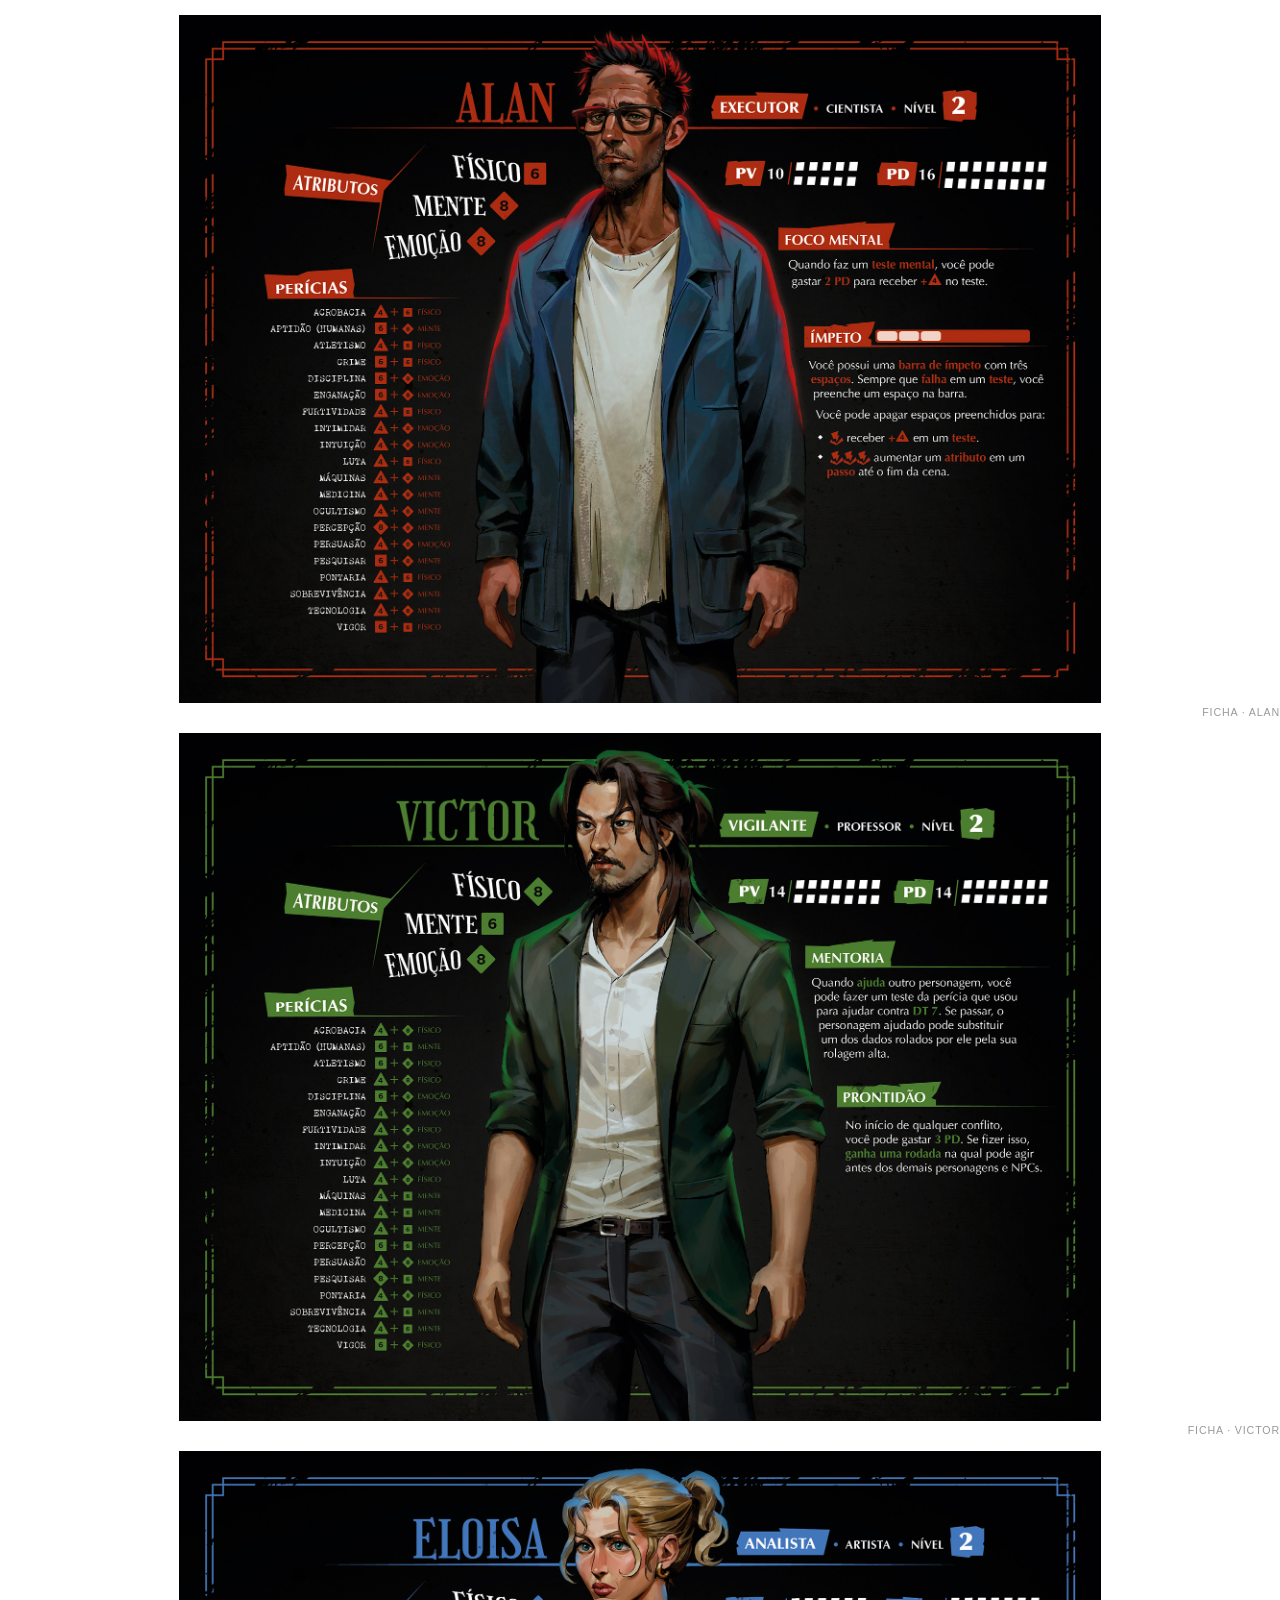
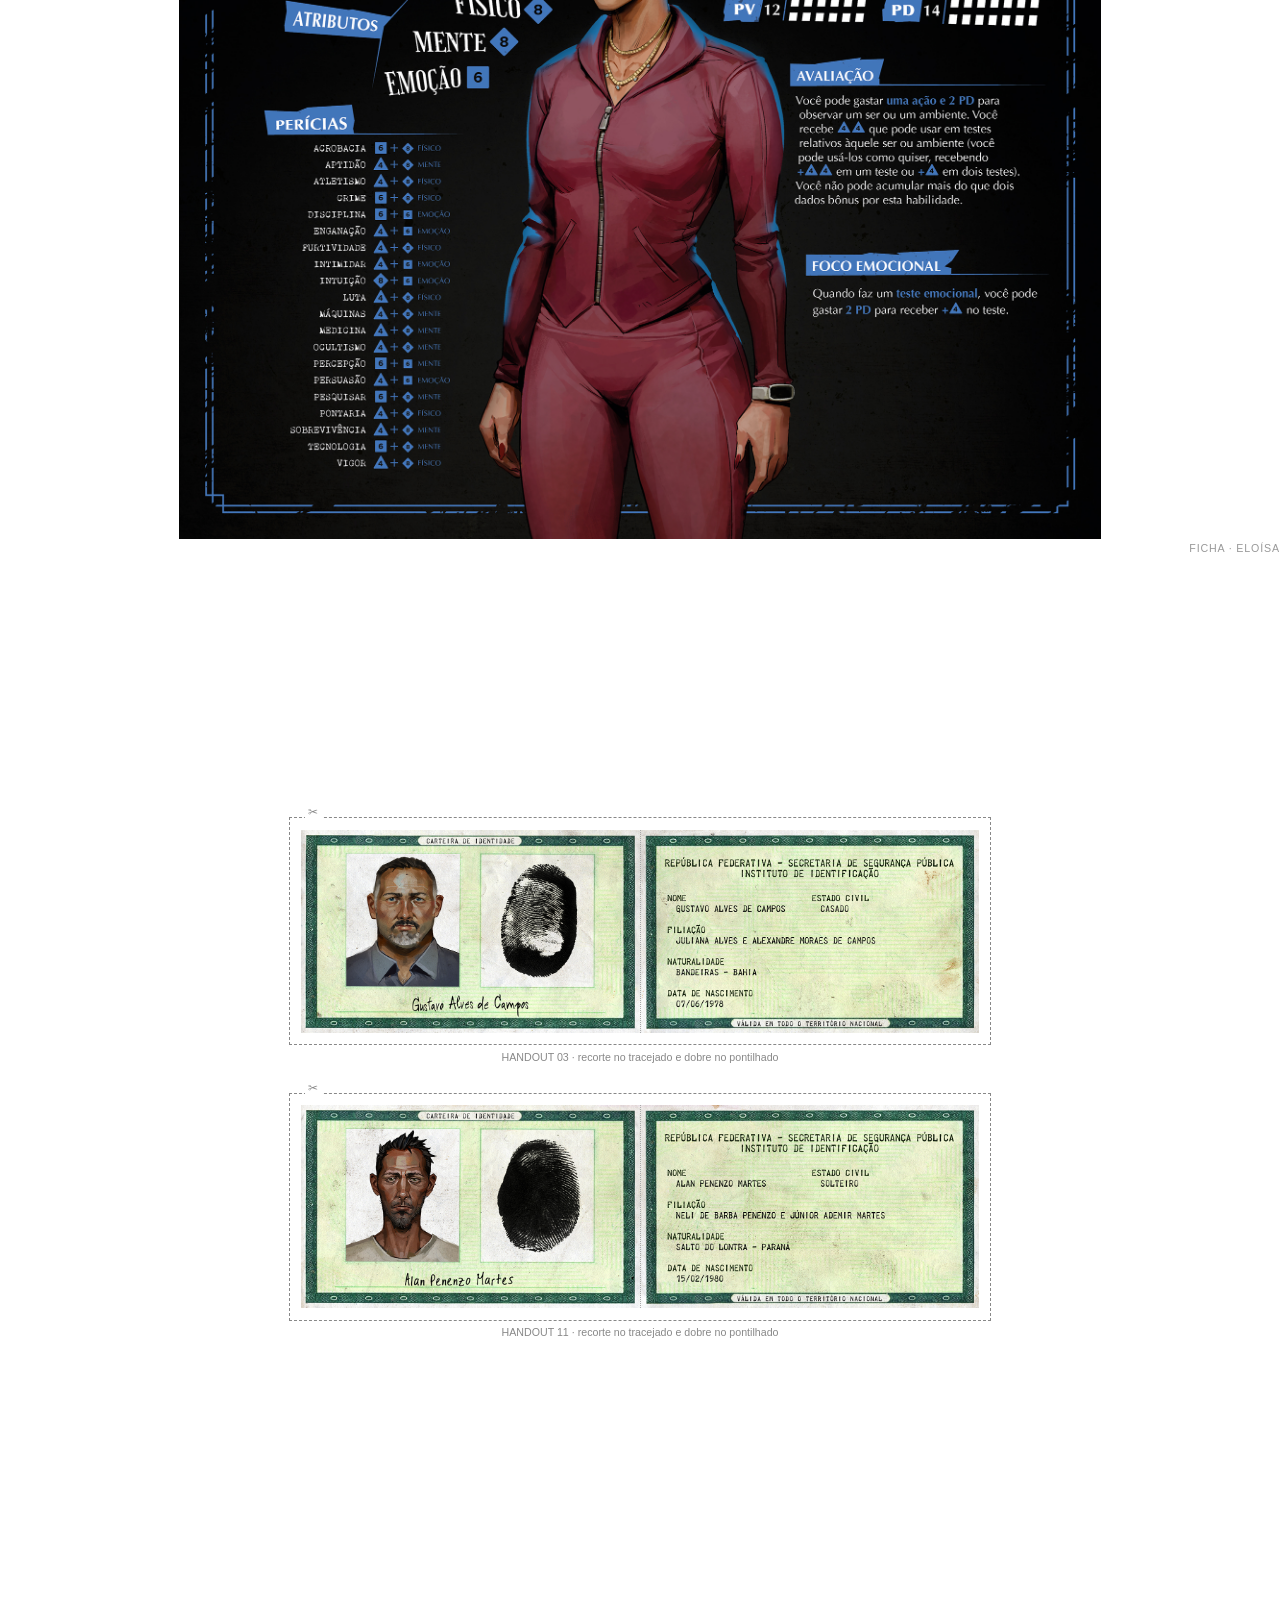
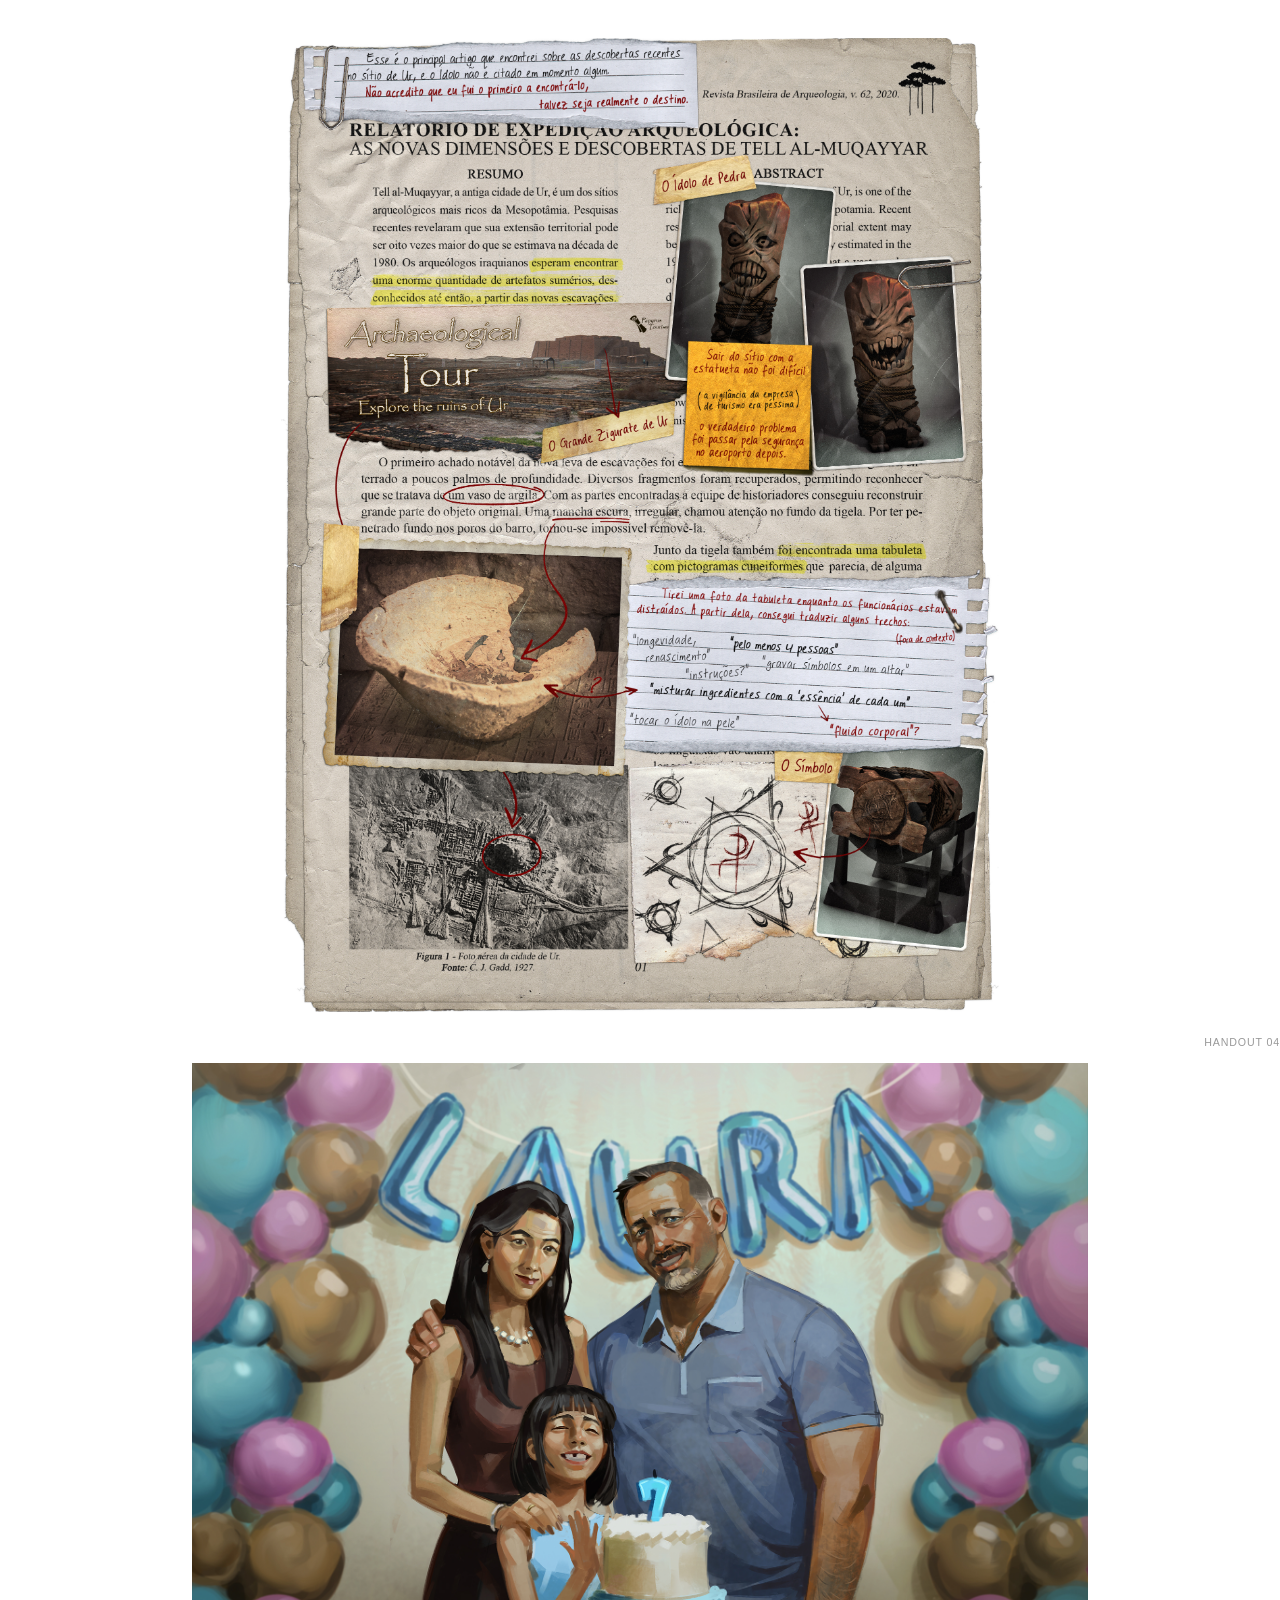
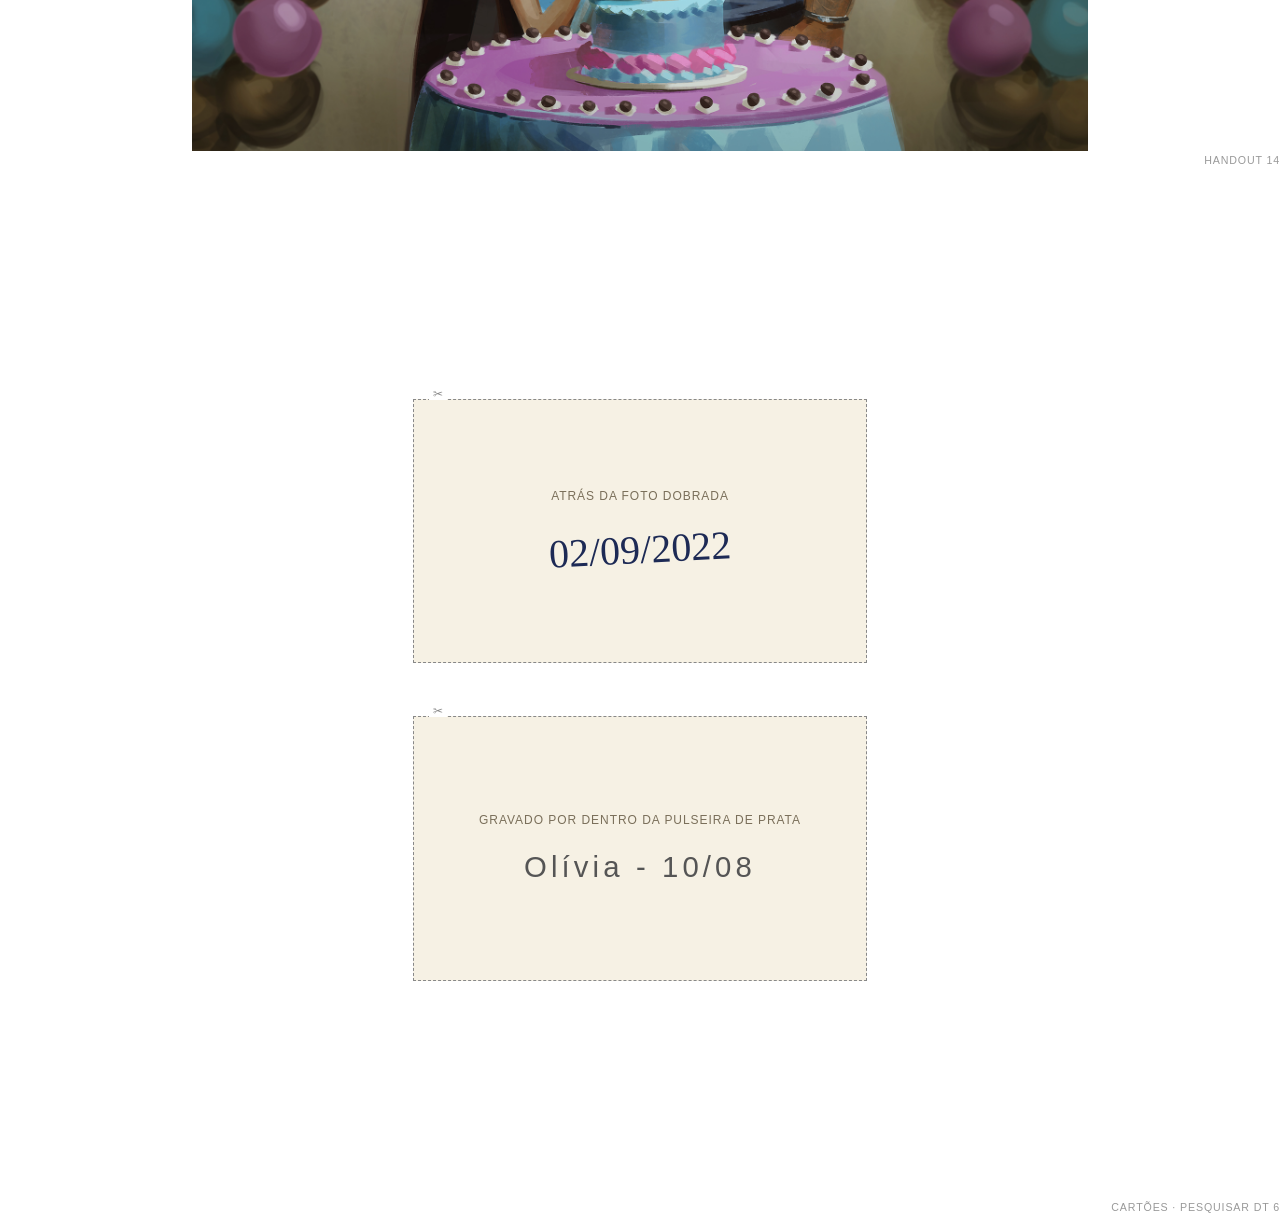
==== impressao/impressao.html @ 0931d0e9 "feat: GM kit for the OP2 playtest Act I (O Idolo de Pedra) Snapshot after the first session (2026-11" ====
<!doctype html>
<html lang="pt-BR">
<head>
<meta charset="utf-8">
<title>O Ídolo de Pedra: material para imprimir</title>
<style>
  @page { size: A4 portrait; margin: 10mm; }
  @page paisagem { size: A4 landscape; margin: 10mm; }
  * { box-sizing: border-box; }
  html, body { margin: 0; font-family: -apple-system, "Helvetica Neue", Arial, sans-serif; color: #111; }
  .page { break-after: page; position: relative; height: 277mm; display: flex; flex-direction: column; align-items: center; justify-content: center; gap: 8mm; }
  .page:last-child { break-after: auto; }
  .landscape { page: paisagem; height: 190mm; }
  .page img { display: block; object-fit: contain; }
  .page > img { max-width: 190mm; max-height: 265mm; }
  .landscape > img { max-width: 277mm; max-height: 182mm; }
  .rg img { width: 100%; }
  .tag { position: absolute; bottom: 0; right: 0; font-size: 8pt; color: #999; letter-spacing: .08em; }
  .index { justify-content: flex-start; align-items: stretch; gap: 0; }
  .index h1 { font-size: 18pt; margin: 0 0 2mm; }
  .index .sub { margin: 0 0 6mm; color: #555; font-size: 10pt; }
  .index h2 { font-size: 11pt; margin: 6mm 0 2mm; text-transform: uppercase; letter-spacing: .06em; }
  .index table { width: 100%; border-collapse: collapse; font-size: 9.5pt; }
  .index td, .index th { text-align: left; padding: 1.6mm 2mm; border-bottom: .3mm solid #ddd; vertical-align: top; }
  .index th { font-size: 8pt; color: #666; text-transform: uppercase; letter-spacing: .05em; }
  .index td:first-child { width: 18mm; color: #666; white-space: nowrap; }
  .index ul { margin: 0; padding-left: 5mm; font-size: 9.5pt; line-height: 1.5; }
  .cut { border: .4mm dashed #888; padding: 3mm; position: relative; }
  .cut::before { content: "✂"; position: absolute; top: -3.2mm; left: 4mm; background: #fff; padding: 0 1mm; font-size: 9pt; color: #888; line-height: 1; }
  .rg { width: 186mm; }
  .rg .fold { position: absolute; top: 3mm; bottom: 3mm; left: 50%; border-left: .3mm dotted #aaa; }
  .rg-label { font-size: 8pt; color: #888; text-align: center; margin-top: 1.5mm; }
  .cards { display: flex; flex-direction: column; gap: 14mm; align-items: center; }
  .card { width: 120mm; height: 70mm; display: flex; flex-direction: column; justify-content: center; align-items: center; background: #f6f1e4; }
  .card small { font: 9pt -apple-system, sans-serif; color: #7a6f5a; letter-spacing: .08em; text-transform: uppercase; margin-bottom: 6mm; }
  .card .hand { font-family: "Bradley Hand", "Noteworthy", "Marker Felt", cursive; font-size: 30pt; color: #1d2a55; transform: rotate(-3deg); }
  .card .laser { font-family: "Avenir Next", "Helvetica Neue", sans-serif; font-size: 22pt; letter-spacing: .14em; color: #555; text-transform: none; }
  .phones { flex-direction: row; gap: 6mm; }
  .phones img { height: 175mm; max-height: 175mm; }
</style>
</head>
<body>

<section class="page landscape"><img src="../painel-do-mestre/assets/fichas/alan.jpg" alt=""><span class="tag">FICHA · ALAN</span></section>
<section class="page landscape"><img src="../painel-do-mestre/assets/fichas/victor.jpg" alt=""><span class="tag">FICHA · VICTOR</span></section>
<section class="page landscape"><img src="../painel-do-mestre/assets/fichas/eloisa.jpg" alt=""><span class="tag">FICHA · ELOÍSA</span></section>


<section class="page">
  <div>
    <div class="cut rg"><img src="../painel-do-mestre/assets/handouts/h03.jpg" alt=""><span class="fold"></span></div>
    <div class="rg-label">HANDOUT 03 · recorte no tracejado e dobre no pontilhado</div>
  </div>
  <div>
    <div class="cut rg"><img src="../painel-do-mestre/assets/handouts/h11.jpg" alt=""><span class="fold"></span></div>
    <div class="rg-label">HANDOUT 11 · recorte no tracejado e dobre no pontilhado</div>
  </div>
</section>

<section class="page"><img src="../painel-do-mestre/assets/handouts/h04.jpg" alt=""><span class="tag">HANDOUT 04</span></section>
<section class="page landscape"><img src="../painel-do-mestre/assets/handouts/h14.jpg" alt=""><span class="tag">HANDOUT 14</span></section>

<section class="page">
  <div class="cards">
    <div class="cut card"><small>Atrás da foto dobrada</small><span class="hand">02/09/2022</span></div>
    <div class="cut card"><small>Gravado por dentro da pulseira de prata</small><span class="laser">Olívia - 10/08</span></div>
  </div>
  <span class="tag">CARTÕES · PESQUISAR DT 6</span>
</section>



</body>
</html>
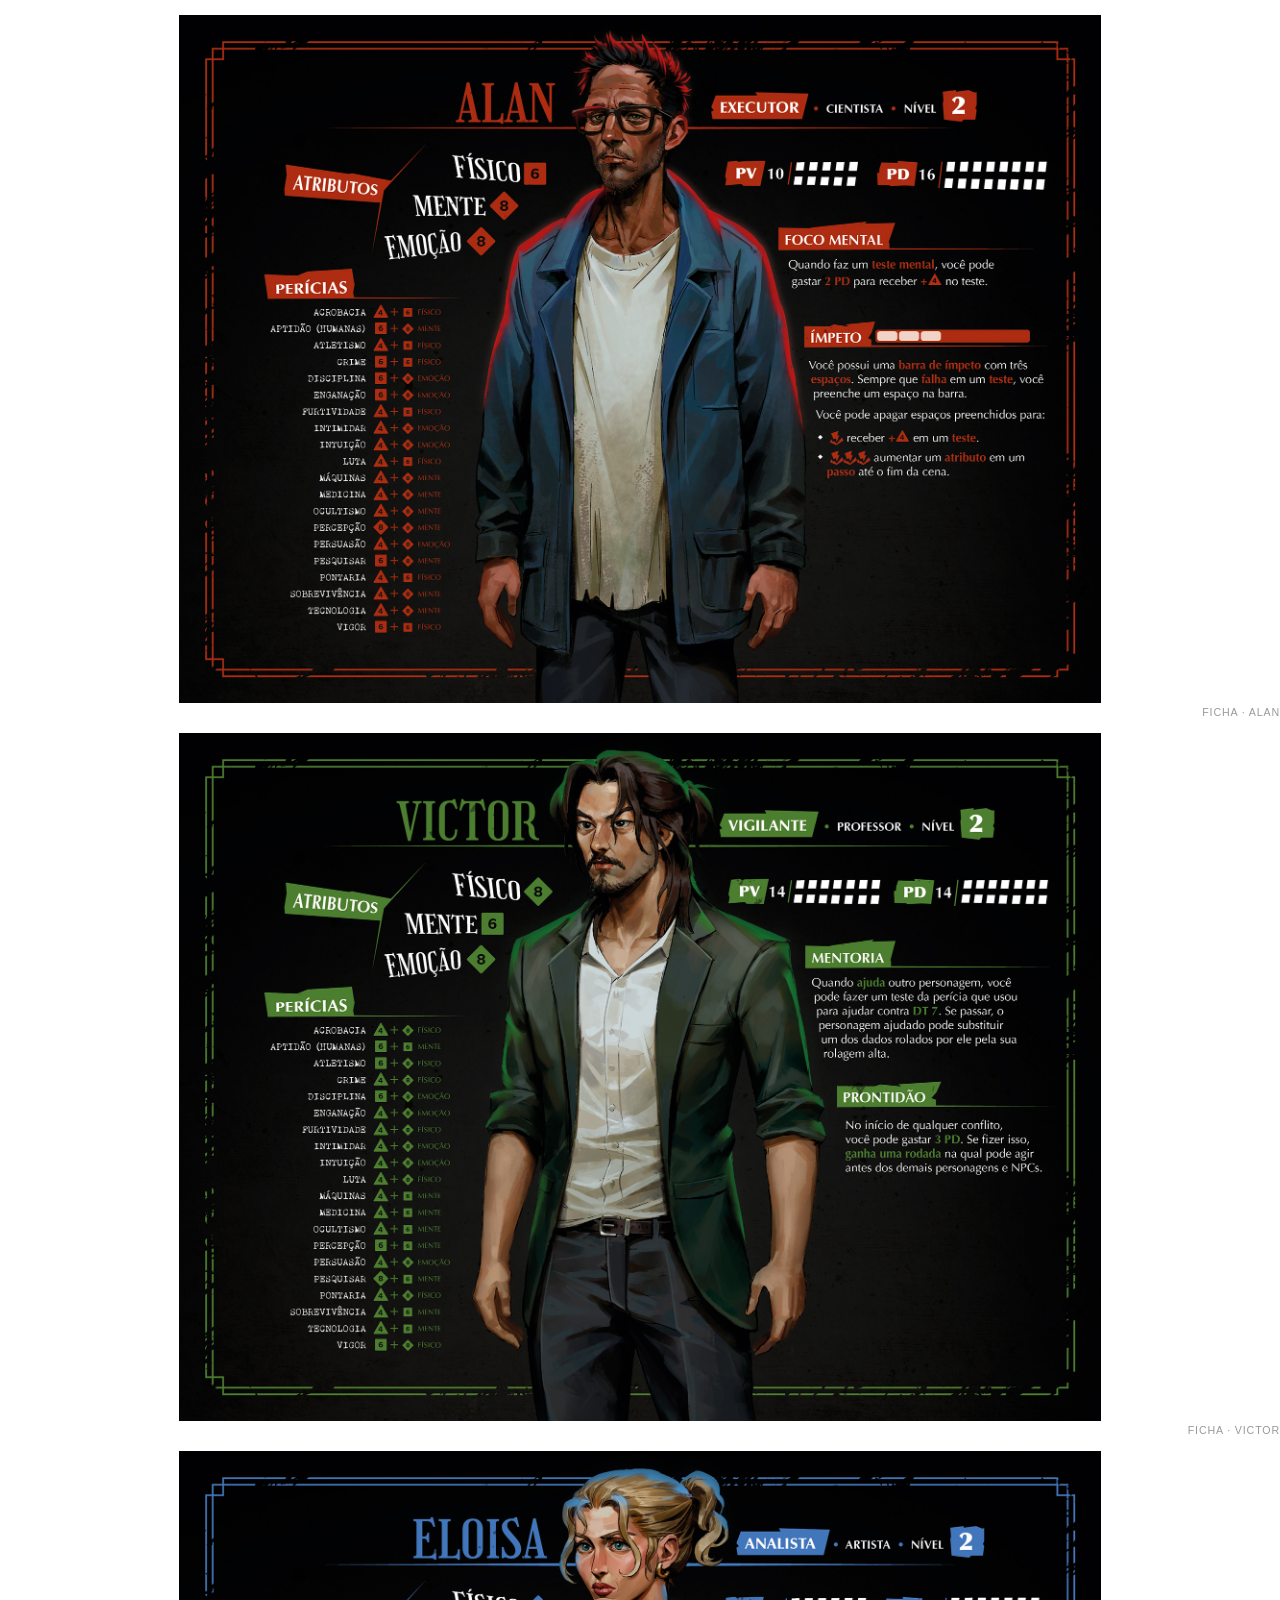
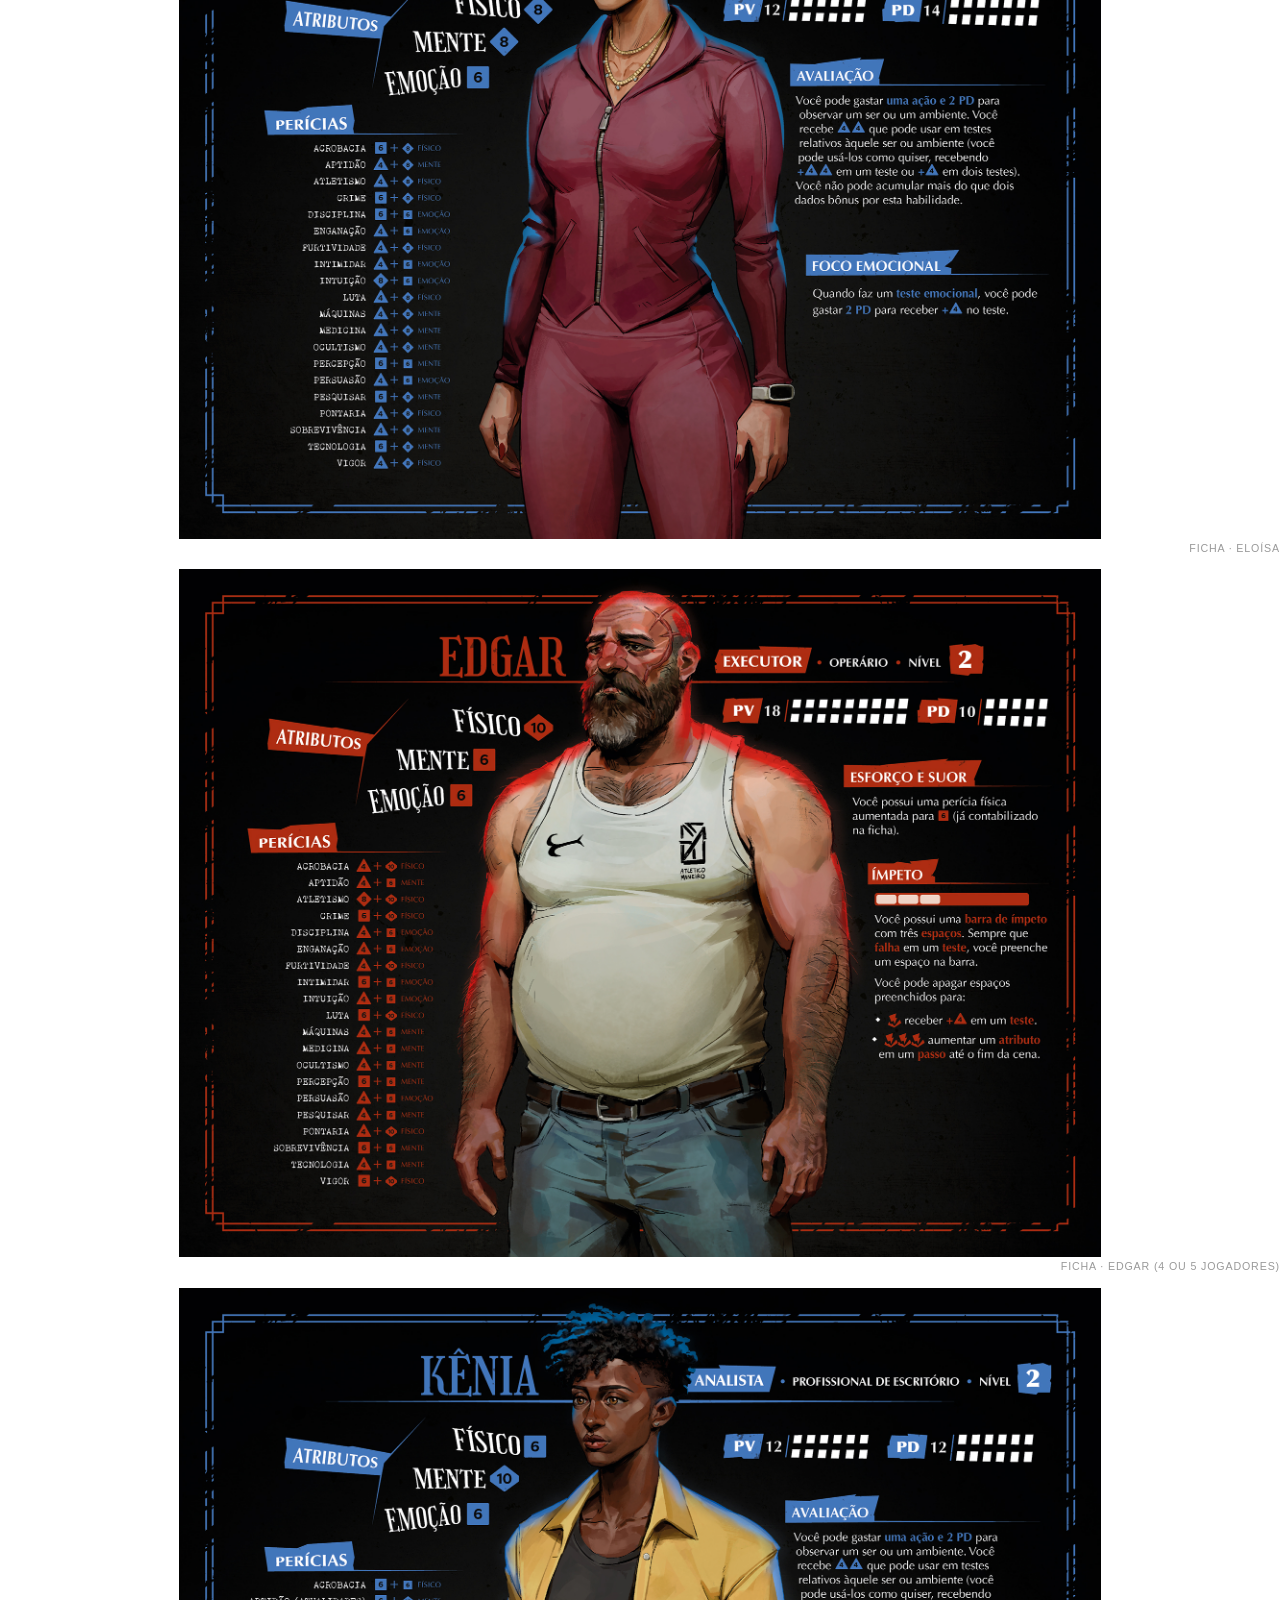
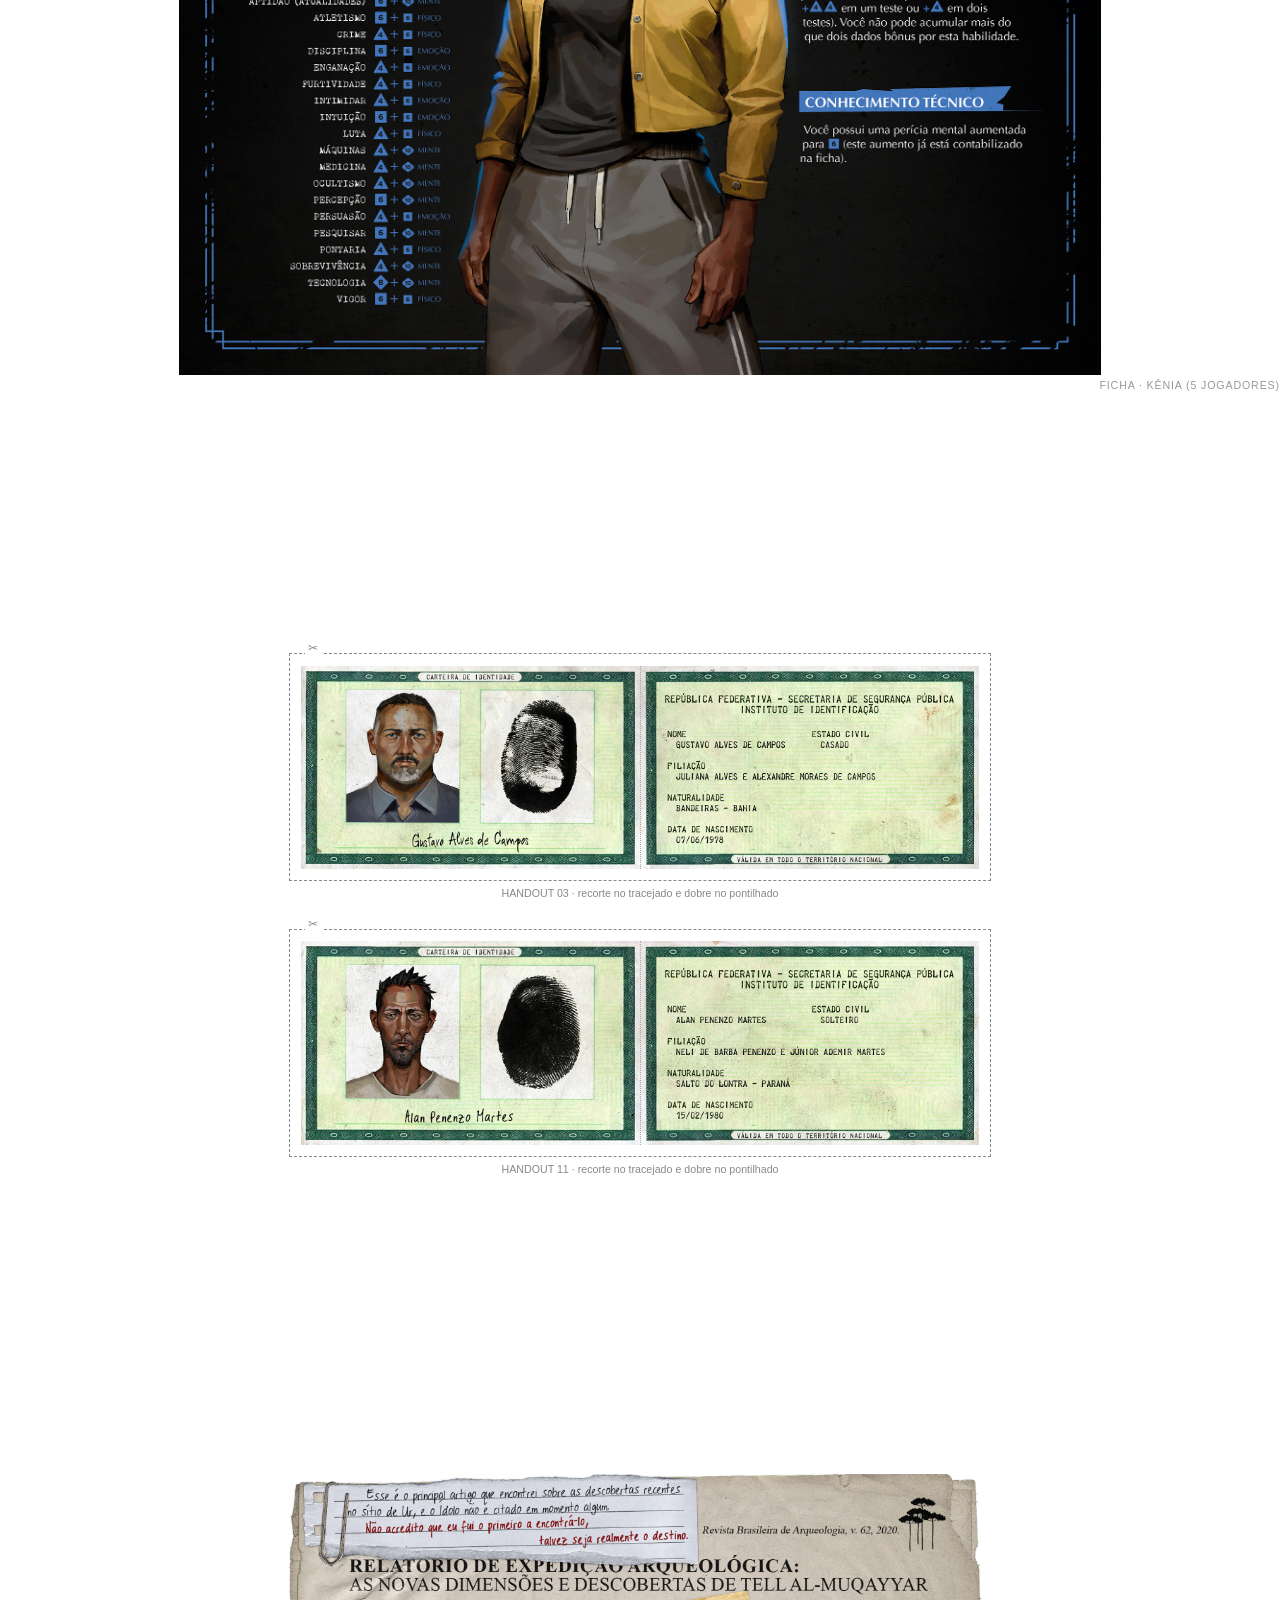
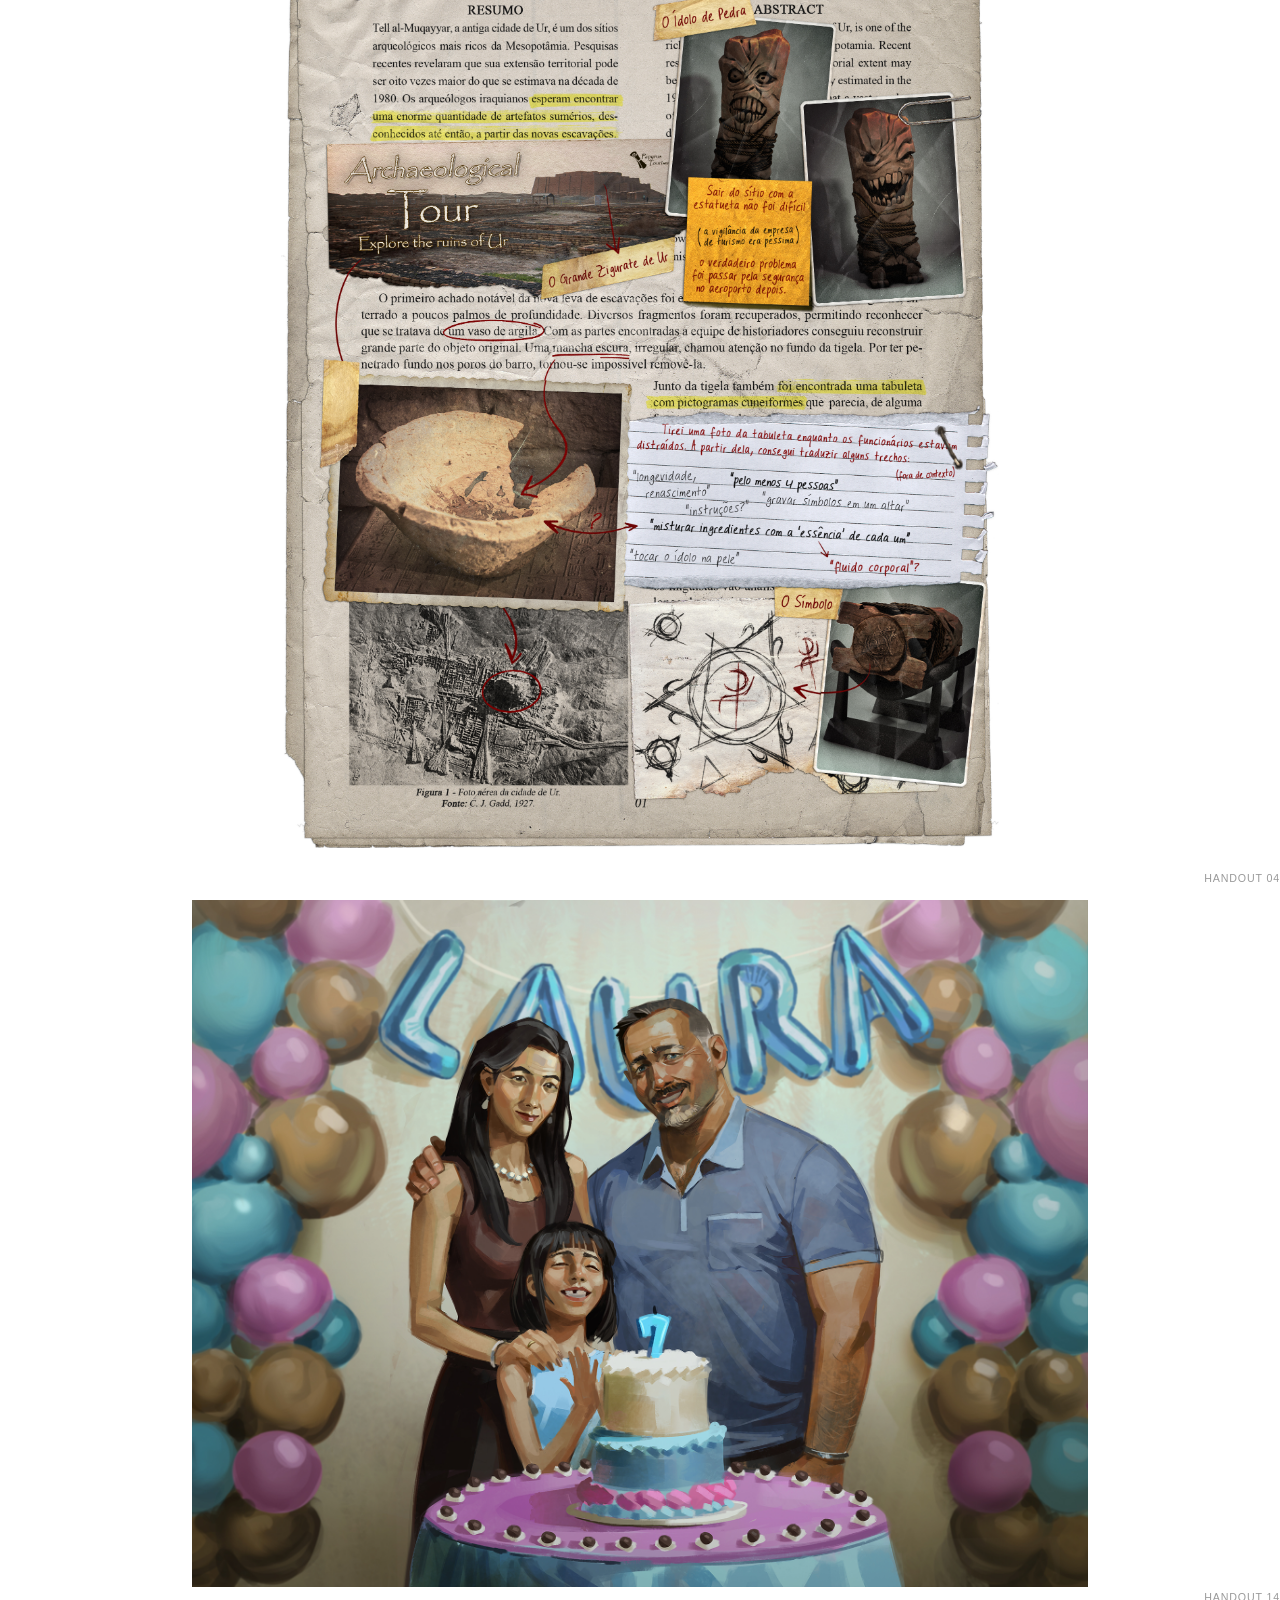
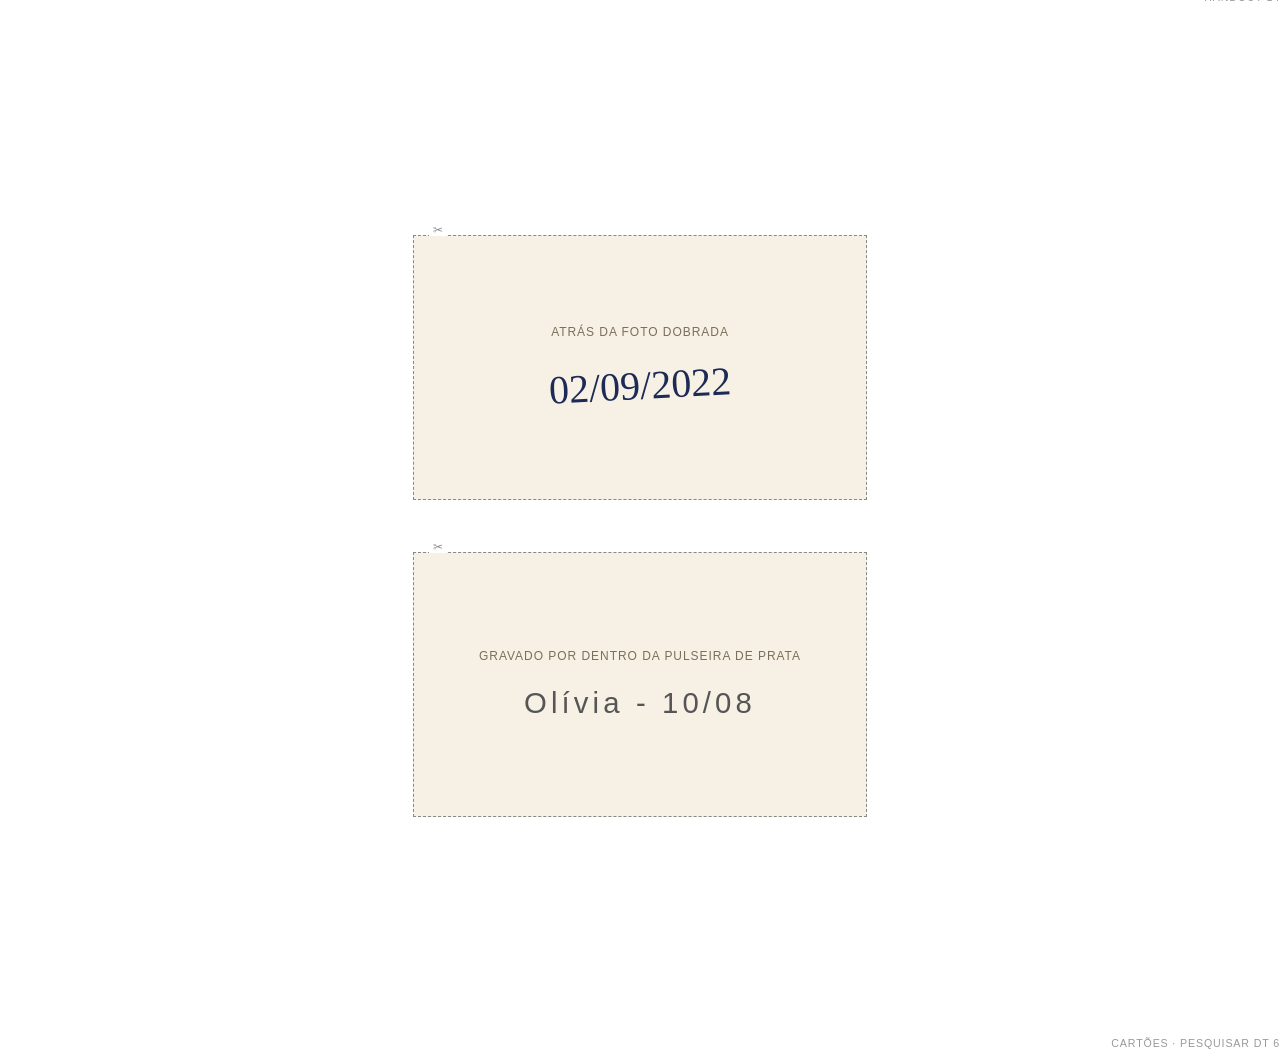
==== commit 1433d344: "feat: choose 3, 4 or 5 players and run the server on Windows Add a player-count selector to the GM p" ====
--- a/impressao/impressao.html
+++ b/impressao/impressao.html
@@ -44,6 +44,8 @@
 <section class="page landscape"><img src="../painel-do-mestre/assets/fichas/alan.jpg" alt=""><span class="tag">FICHA · ALAN</span></section>
 <section class="page landscape"><img src="../painel-do-mestre/assets/fichas/victor.jpg" alt=""><span class="tag">FICHA · VICTOR</span></section>
 <section class="page landscape"><img src="../painel-do-mestre/assets/fichas/eloisa.jpg" alt=""><span class="tag">FICHA · ELOÍSA</span></section>
+<section class="page landscape"><img src="../painel-do-mestre/assets/fichas/edgar.jpg" alt=""><span class="tag">FICHA · EDGAR (4 OU 5 JOGADORES)</span></section>
+<section class="page landscape"><img src="../painel-do-mestre/assets/fichas/kenia.jpg" alt=""><span class="tag">FICHA · KÊNIA (5 JOGADORES)</span></section>
 
 
 <section class="page">
